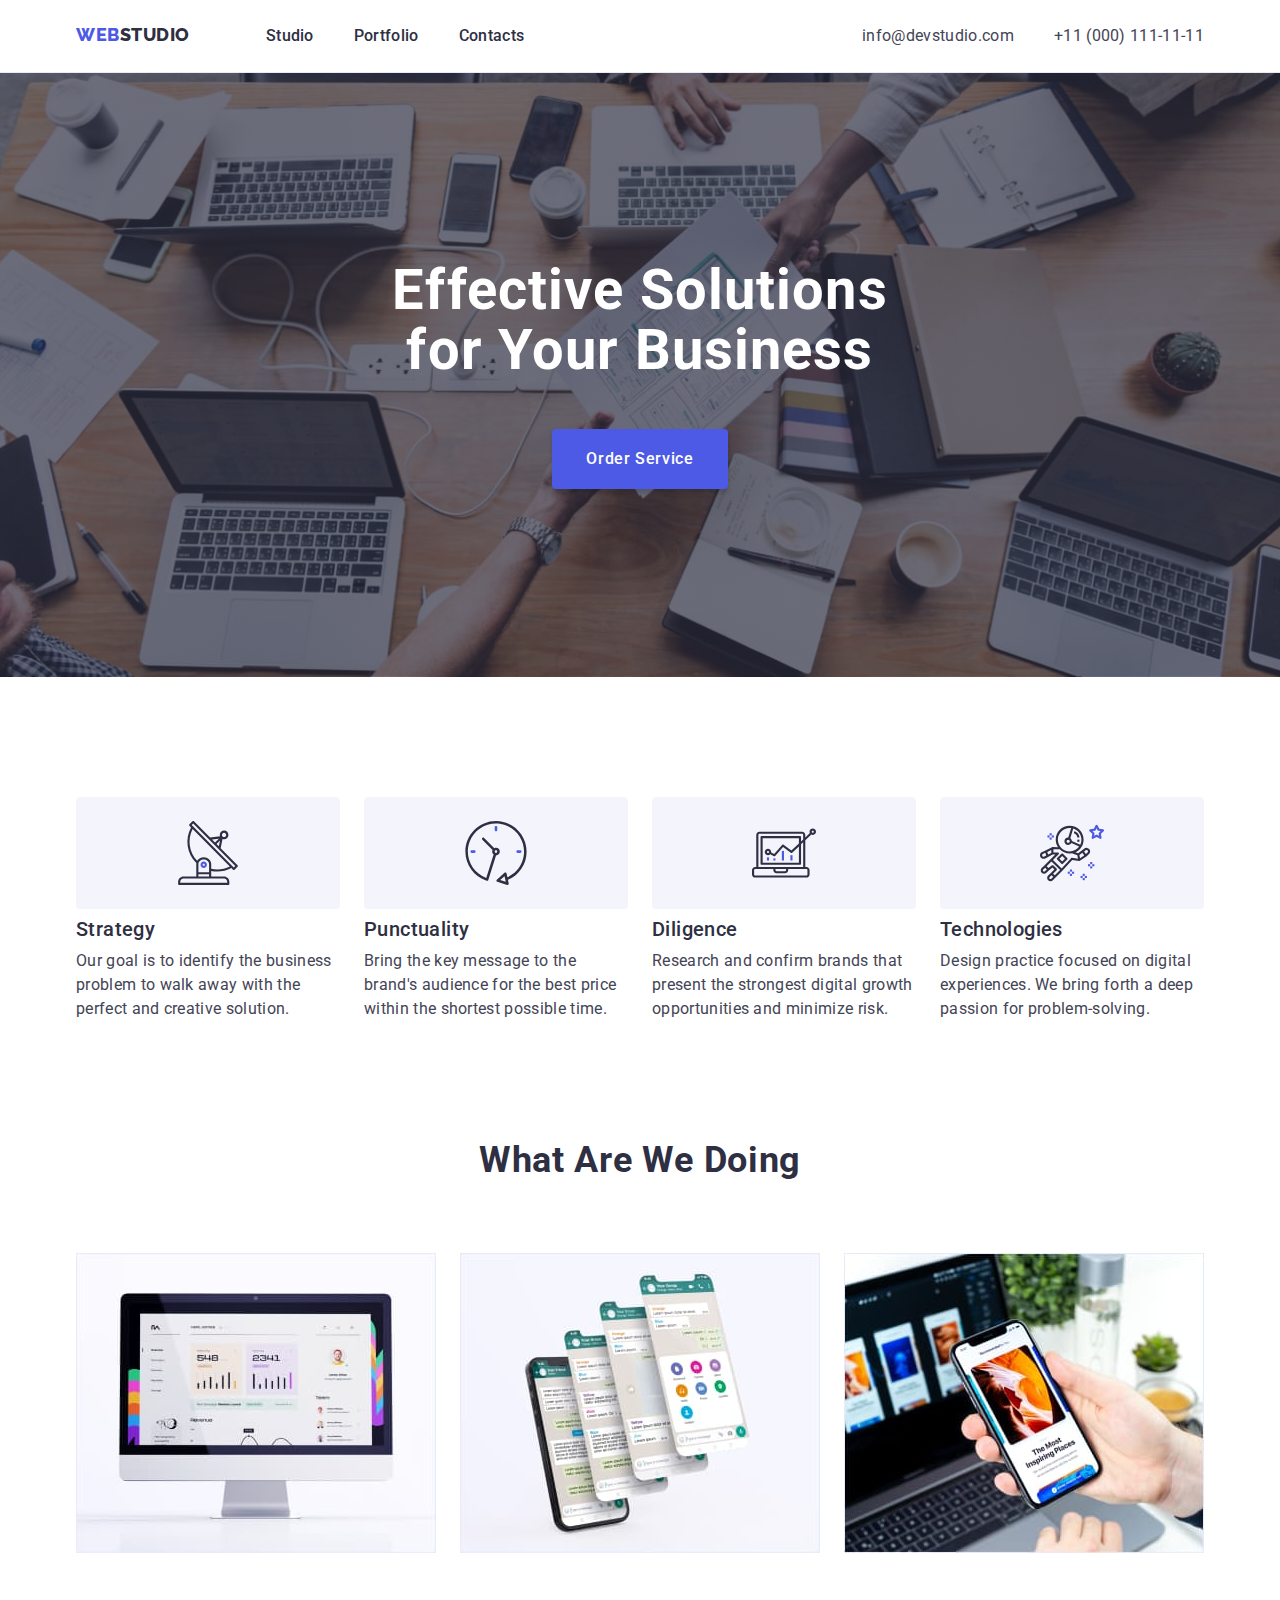
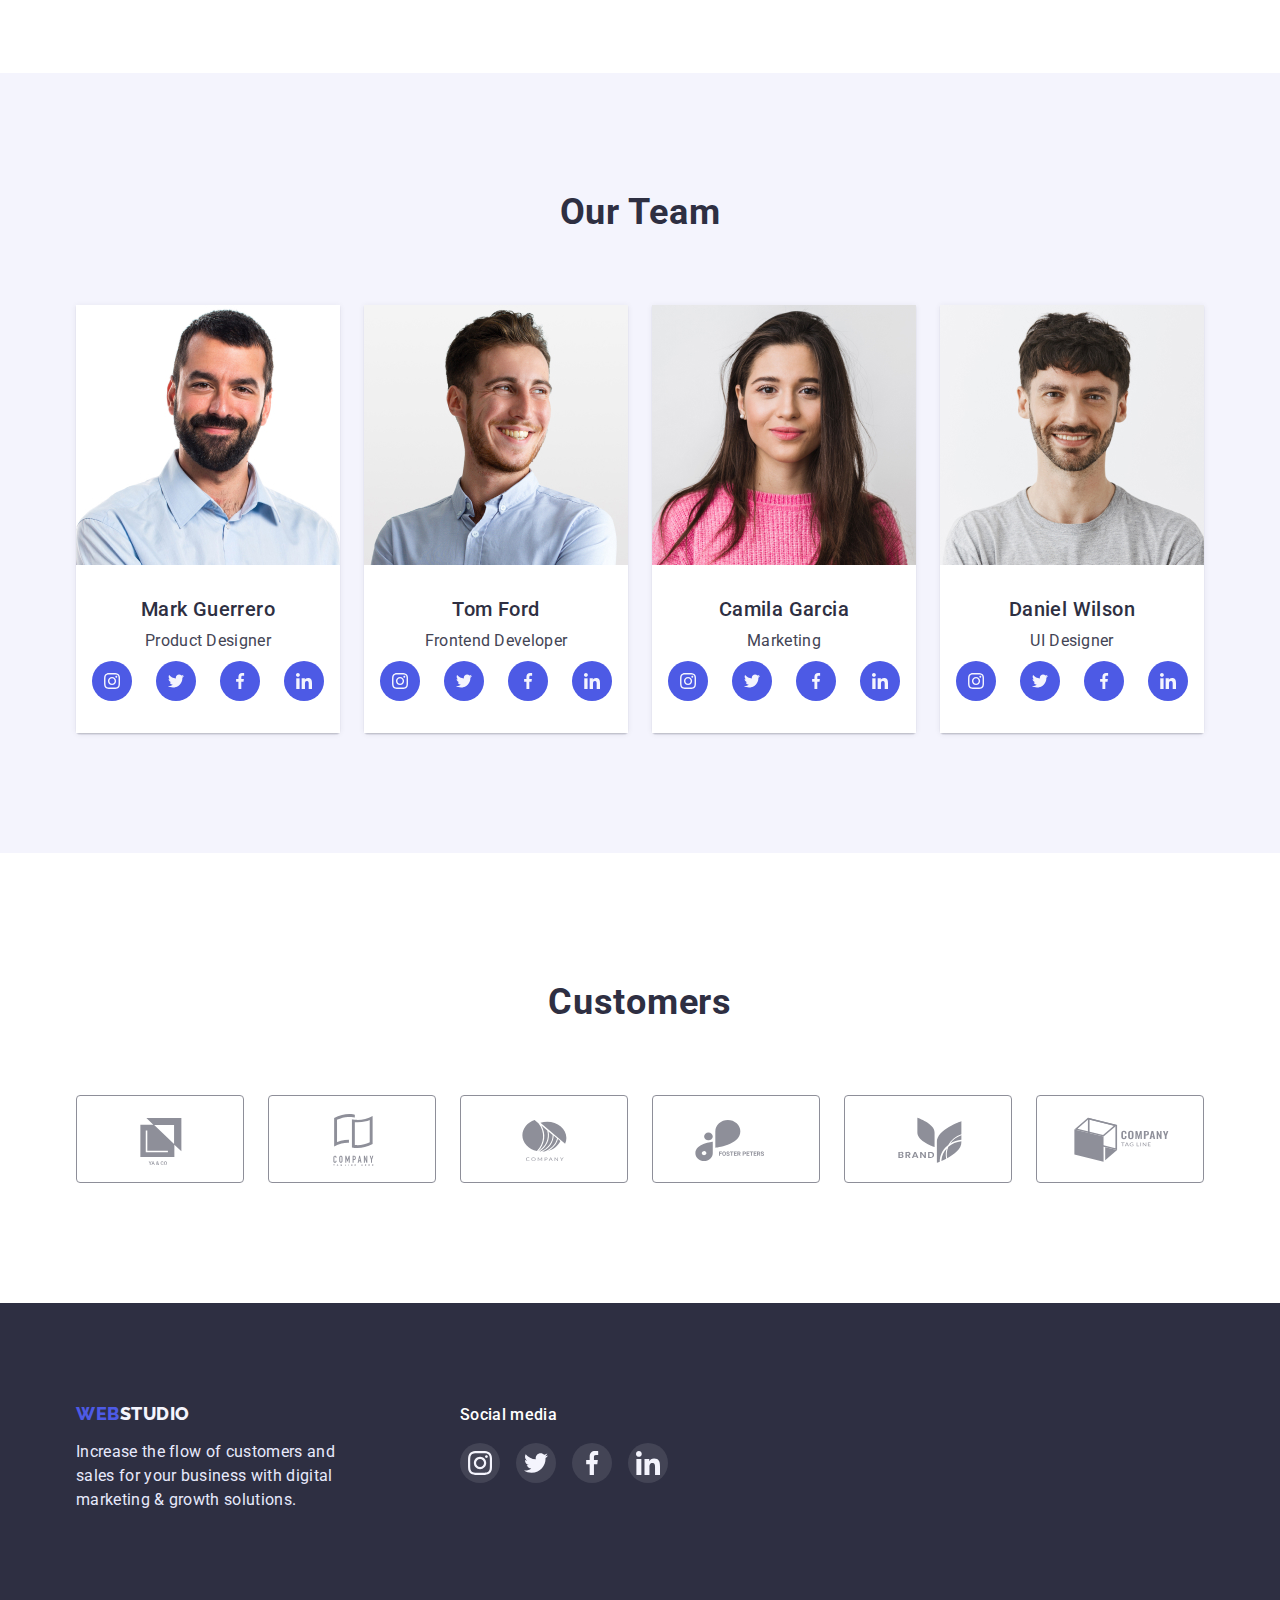
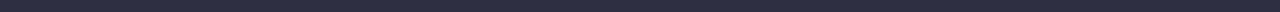
==== index.html @ 21e0e5e6 "Initial commit" ====
<!DOCTYPE html>
<html lang="en">
  <head>
    <meta charset="UTF-8" />
    <meta http-equiv="X-UA-Compatible" content="IE=edge" />
    <meta name="viewport" content="width=device-width, initial-scale=1.0" />
    <link rel="preconnect" href="https://fonts.googleapis.com" />
    <link rel="preconnect" href="https://fonts.gstatic.com" crossorigin />
    <link
      href="https://fonts.googleapis.com/css2?family=Raleway:wght@800&family=Roboto:wght@400;500;700&display=swap"
      rel="stylesheet"
    />
    <link
      rel="stylesheet"
      href="https://cdnjs.cloudflare.com/ajax/libs/modern-normalize/1.1.0/modern-normalize.min.css"
    />
    <link rel="stylesheet" href="./css/styles.css" />
    <title>WebStudio</title>
  </head>
  <body>
    <header class="header">
      <div class="header__container container">
        <!-- NAVIGATIONS -->
        <nav class="header__navigation">
          <a class="header__logo link" href="./index.html"
            >WEB<span class="header__span">Studio</span></a
          >
          <ul class="header__navigation-list list">
            <li class="header__navigation-item">
              <a class="header__navigation-link link" href="./index.html"
                >Studio</a
              >
            </li>
            <li class="header__navigation-item">
              <a class="header__navigation-link link" href="./portfolio.html"
                >Portfolio</a
              >
            </li>
            <li class="header__navigation-item">
              <a class="header__navigation-link link" href="">Contacts</a>
            </li>
          </ul>
        </nav>

        <address class="header__address">
          <ul class="header__address-list list">
            <li class="header__address-item">
              <a
                class="header__adress-link link"
                href="mailto:info@devstudio.com"
                >info@devstudio.com</a
              >
            </li>
            <li class="header__address-item">
              <a class="header__adress-link link" href="tel:+11(000)111-11-11"
                >+11 (000) 111-11-11</a
              >
            </li>
          </ul>
        </address>
      </div>
    </header>

    <!--------------------------- HERO SECTION--------------------------------->
    <main>
      <section class="section hero">
        <div class="container">
          <h1 class="hero-title">Effective Solutions for Your Business</h1>
          <button class="hero__button" type="button">Order Service</button>
        </div>
      </section>

      <!---------- PRIVILAGE SECTION ---------->
      <section class="section section__privilage">
        <div class="container">
          <h2 class="visually-hidden">our privilage</h2>
          <ul class="privilage__list list">
            <li class="privilage__item icon1">
              <h3 class="privilage__title">Strategy</h3>
              <p class="privilage__text">
                Our goal is to identify the business problem to walk away with
                the perfect and creative solution.
              </p>
            </li>
            <li class="privilage__item icon2">
              <h3 class="privilage__title">Punctuality</h3>
              <p class="privilage__text">
                Bring the key message to the brand's audience for the best price
                within the shortest possible time.
              </p>
            </li>
            <li class="privilage__item icon3">
              <h3 class="privilage__title">Diligence</h3>
              <p class="privilage__text">
                Research and confirm brands that present the strongest digital
                growth opportunities and minimize risk.
              </p>
            </li>
            <li class="privilage__item icon4">
              <h3 class="privilage__title">Technologies</h3>
              <p class="privilage__text">
                Design practice focused on digital experiences. We bring forth a
                deep passion for problem-solving.
              </p>
            </li>
          </ul>
        </div>
      </section>

      <!--------------SECTION WHAT WE ARE DOING ------------->
      <section class="section what">
        <div class="container">
          <h2 class="section__what-title">What are we doing</h2>
          <ul class="section__what-list list">
            <li class="section__what-item">
              <img
                class="section__what-photo"
                src="./images/about/img1.jpg"
                alt="monitor"
                width="360"
                height="300"
              />
            </li>
            <li class="section__what-item">
              <img
                class="section__what-photo"
                src="./images/about/img2.jpg"
                alt="smatrphone"
                width="360"
                height="300"
              />
            </li>
            <li class="section__what-item">
              <img
                class="section__what-photo"
                src="./images/about/img3.jpg"
                alt="phone and laptop"
                width="360"
                height="300"
              />
            </li>
          </ul>
        </div>
      </section>

      <!----------------- SECTION  TEAM  ------------------>
      <section class="section section__team">
        <div class="container">
          <h2 class="section__team-title">Our Team</h2>
          <ul class="section__team-list list">
            <li class="section__team-item">
              <img
                class="section__team-photo"
                src="./images/employees/foto1.jpg"
                alt="photo mark"
                width="264"
                height="260"
              />
              <div class="team__wrapper">
                <h3 class="section__team-sabtitle">Mark Guerrero</h3>
                <p class="section__team-text">Product Designer</p>
                <ul class="team__list-link">
                  <li class="section__team-item-link">
                    <a
                      class="link_team"
                      href="https://instagram.com"
                      aria-label="icon-instagram"
                    >
                      <svg width="16" height="16">
                        <use
                          href="./images/svg/socialweb/symbol-defs.svg#icon-instagram-2"
                        ></use>
                      </svg>
                    </a>
                  </li>
                  <li class="section-team-item-link">
                    <a
                      class="link_team"
                      href="https://twitter.com"
                      aria-label="icon-twitter"
                    >
                      <svg width="16" height="16">
                        <use
                          href="./images/svg/socialweb/symbol-defs.svg#icon-twitter-1"
                        ></use>
                      </svg>
                    </a>
                  </li>
                  <li class="section-team-item-link">
                    <a
                      class="link_team"
                      href="https://facebook.com"
                      aria-label="icon-facebook"
                    >
                      <svg width="16" height="16">
                        <use
                          href="./images/svg/socialweb/symbol-defs.svg#icon-facebook-1"
                        ></use>
                      </svg>
                    </a>
                  </li>
                  <li class="section-team-item-link">
                    <a
                      class="link_team"
                      href="https://linkedin.com"
                      aria-label="icon-linkedin"
                    >
                      <svg width="16" height="16">
                        <use
                          href="./images/svg/socialweb/symbol-defs.svg#icon-linkedin-1"
                        ></use>
                      </svg>
                    </a>
                  </li>
                </ul>
              </div>
            </li>

            <li class="section__team-item">
              <img
                class="section__team-photo"
                src="./images/employees/foto2.jpg"
                alt="photo tom"
                width="264"
                height="260"
              />
              <div class="team__wrapper">
                <h3 class="section__team-sabtitle">Tom Ford</h3>
                <p class="section__team-text">Frontend Developer</p>
                <ul class="team__list-link">
                  <li class="section__team-item-link">
                    <a
                      class="link_team"
                      href="https://instagram.com"
                      aria-label="icon-instagram"
                    >
                      <svg width="16" height="16">
                        <use
                          href="./images/svg/socialweb/symbol-defs.svg#icon-instagram-2"
                        ></use>
                      </svg>
                    </a>
                  </li>
                  <li class="section-team-item-link">
                    <a
                      class="link_team"
                      href="https://twitter.com"
                      aria-label="icon-twitter"
                    >
                      <svg width="16" height="16">
                        <use
                          href="./images/svg/socialweb/symbol-defs.svg#icon-twitter-1"
                        ></use>
                      </svg>
                    </a>
                  </li>
                  <li class="section-team-item-link">
                    <a
                      class="link_team"
                      href="https://facebook.com"
                      aria-label="icon-facebook"
                    >
                      <svg width="16" height="16">
                        <use
                          href="./images/svg/socialweb/symbol-defs.svg#icon-facebook-1"
                        ></use>
                      </svg>
                    </a>
                  </li>
                  <li class="section-team-item-link">
                    <a
                      class="link_team"
                      href="https://linkedin.com"
                      aria-label="icon-linkedin"
                    >
                      <svg width="16" height="16">
                        <use
                          href="./images/svg/socialweb/symbol-defs.svg#icon-linkedin-1"
                        ></use>
                      </svg>
                    </a>
                  </li>
                </ul>
              </div>
            </li>

            <li class="section__team-item">
              <img
                class="section__team-photo"
                src="./images/employees/foto3.jpg"
                alt="photo camila"
                width="264"
                height="260"
              />
              <div class="team__wrapper">
                <h3 class="section__team-sabtitle">Camila Garcia</h3>
                <p class="section__team-text">Marketing</p>
                <ul class="team__list-link">
                  <li class="section__team-item-link">
                    <a
                      class="link_team"
                      href="https://instagram.com"
                      aria-label="icon-instagram"
                    >
                      <svg width="16" height="16">
                        <use
                          href="./images/svg/socialweb/symbol-defs.svg#icon-instagram-2"
                        ></use>
                      </svg>
                    </a>
                  </li>
                  <li class="section-team-item-link">
                    <a
                      class="link_team"
                      href="https://twitter.com"
                      aria-label="icon-twitter"
                    >
                      <svg width="16" height="16">
                        <use
                          href="./images/svg/socialweb/symbol-defs.svg#icon-twitter-1"
                        ></use>
                      </svg>
                    </a>
                  </li>
                  <li class="section-team-item-link">
                    <a
                      class="link_team"
                      href="https://facebook.com"
                      aria-label="icon-facebook"
                    >
                      <svg width="16" height="16">
                        <use
                          href="./images/svg/socialweb/symbol-defs.svg#icon-facebook-1"
                        ></use>
                      </svg>
                    </a>
                  </li>
                  <li class="section-team-item-link">
                    <a
                      class="link_team"
                      href="https://linkedin.com"
                      aria-label="icon-linkedin"
                    >
                      <svg width="16" height="16">
                        <use
                          href="./images/svg/socialweb/symbol-defs.svg#icon-linkedin-1"
                        ></use>
                      </svg>
                    </a>
                  </li>
                </ul>
              </div>
            </li>

            <li class="section__team-item">
              <img
                class="section__team-photo"
                src="./images/employees/foto4.jpg"
                alt="photo daniel"
                width="264"
                height="260"
              />
              <div class="team__wrapper">
                <h3 class="section__team-sabtitle">Daniel Wilson</h3>
                <p class="section__team-text">UI Designer</p>
                <ul class="team__list-link">
                  <li class="section__team-item-link">
                    <a
                      class="link_team"
                      href="https://instagram.com"
                      aria-label="icon-instagram"
                    >
                      <svg width="16" height="16">
                        <use
                          href="./images/svg/socialweb/symbol-defs.svg#icon-instagram-2"
                        ></use>
                      </svg>
                    </a>
                  </li>
                  <li class="section-team-item-link">
                    <a
                      class="link_team"
                      href="https://twitter.com"
                      aria-label="icon-twitter"
                    >
                      <svg width="16" height="16">
                        <use
                          href="./images/svg/socialweb/symbol-defs.svg#icon-twitter-1"
                        ></use>
                      </svg>
                    </a>
                  </li>
                  <li class="section-team-item-link">
                    <a
                      class="link_team"
                      href="https://facebook.com"
                      aria-label="icon-facebook"
                    >
                      <svg width="16" height="16">
                        <use
                          href="./images/svg/socialweb/symbol-defs.svg#icon-facebook-1"
                        ></use>
                      </svg>
                    </a>
                  </li>
                  <li class="section-team-item-link">
                    <a
                      class="link_team"
                      href="https://linkedin.com"
                      aria-label="icon-linkedin"
                    >
                      <svg width="16" height="16">
                        <use
                          href="./images/svg/socialweb/symbol-defs.svg#icon-linkedin-1"
                        ></use>
                      </svg>
                    </a>
                  </li>
                </ul>
              </div>
            </li>
          </ul>
        </div>
      </section>

      <!------------------- SECTION CUSTOMERS ---------------------->
      <section class="customers">
        <div class="container">
          <h3 class="customers__title">Customers</h3>
          <ul class="customers__list">
            <li class="customers__item">
              <a class="customers__link" href=""
                ><svg class="customers-icon" width="104" height="56">
                  <use
                    href="./images/svg/socialweb/sprite.svg#icon-Logo1"
                  ></use></svg
              ></a>
            </li>
            <li class="customers__item">
              <a class="customers__link" href=""
                ><svg class="customers-icon" width="104" height="56">
                  <use
                    href="./images/svg/socialweb/sprite.svg#icon-Logo2"
                  ></use></svg
              ></a>
            </li>
            <li class="customers__item">
              <a class="customers__link" href=""
                ><svg class="customers-icon" width="104" height="56">
                  <use
                    href="./images/svg/socialweb/sprite.svg#icon-Logo3"
                  ></use></svg
              ></a>
            </li>
            <li class="customers__item">
              <a class="customers__link" href=""
                ><svg class="customers-icon" width="104" height="56">
                  <use
                    href="./images/svg/socialweb/sprite.svg#icon-Logo4"
                  ></use></svg
              ></a>
            </li>
            <li class="customers__item">
              <a class="customers__link" href=""
                ><svg class="customers-icon" width="104" height="56">
                  <use
                    href="./images/svg/socialweb/sprite.svg#icon-Logo5"
                  ></use></svg
              ></a>
            </li>
            <li class="customers__item">
              <a class="customers__link" href=""
                ><svg class="customers-icon" width="104" height="56">
                  <use
                    href="./images/svg/socialweb/sprite.svg#icon-Logo6"
                  ></use>
                </svg>
              </a>
            </li>
          </ul>
        </div>
      </section>
    </main>

    <!--------------- SECTION FOOTER -------------->
    <footer class="footer">
      <div class="footer-container">
        <div class="footer-flex">
          <div>
            <a class="lo__go-link" href="index.html"
              >WEB<span class="footer-logo">Studio</span></a
            >
            <p class="footer-text">
              Increase the flow of customers and sales for your business with
              digital marketing & growth solutions.
            </p>
          </div>
          <div class="footer-flex-block">
            <h3 class="social-media">Social media</h3>
            <ul class="social-links footer-links">
              <li class="social-item">
                <a
                  href="https://instagram.com"
                  aria-label="icon-instagram"
                  class="links"
                >
                  <svg class="link-icon" width="24" height="24">
                    <use
                      href="./images/svg/socialweb/symbol-defs.svg#icon-instagram-2"
                    ></use>
                  </svg>
                </a>
              </li>
              <li class="social-item">
                <a
                  href="https://twitter.com"
                  aria-label="icon-twitter"
                  class="links"
                >
                  <svg class="link-icon" width="24" height="24">
                    <use
                      href="./images/svg/socialweb/symbol-defs.svg#icon-twitter-1"
                    ></use>
                  </svg>
                </a>
              </li>
              <li class="social-item">
                <a
                  href="https://facebook.com"
                  aria-label="icon-facebook"
                  class="links"
                >
                  <svg class="link-icon" width="24" height="24">
                    <use
                      href="./images/svg/socialweb/symbol-defs.svg#icon-facebook-1"
                    ></use>
                  </svg>
                </a>
              </li>
              <li class="social-item">
                <a
                  href="https://linkedin.com"
                  aria-label="icon-linkedin"
                  class="links"
                >
                  <svg class="link-icon" width="24" height="24">
                    <use
                      href="./images/svg/socialweb/symbol-defs.svg#icon-linkedin-1"
                    ></use>
                  </svg>
                </a>
              </li>
            </ul>
          </div>
        </div>
      </div>
    </footer>
  </body>
</html>
---- css/styles.css ----
:root {
  --bg-color: #ffffff;
  --logo-color-top: #4d5ae5;
  --color-text: #2e2f42;
  --seconari-text-color: #434455;
  --portfolio-button-bg-hover-color: #404bbf;
  --head-buttun-fon-color: #e7e9fc;
  --bg-color-fon-team: #f4f4fd;
  --fotter-text: #e7e9fc;
  --border-company-color: #8e8f99;
  --footer-hover-icon-color: #31d0aa;
}

/* ***** */
html {
  box-sizing: border-box;
}

body {
  font-family: 'Roboto', sans-serif;
  color: var(--seconari-text-color);
}

*,
*::after,
*::before {
  box-sizing: inherit;
}

/* СТИЛІ ДЛЯ ОБНУЛЕННЯ ВЕРХНІХ ВІДСТУПІВ У ЕЛЕМЕНТІВ  */
h1,
h2,
h3,
h4,
h5,
h6,
p {
  margin: 0;
}

/* КЛАС ДЛЯ ОБНУЛЕННЯ БАЗОВИХ ВЛАСТИВОСТЕЙ У СПИСКІВ (ul) */
ul {
  list-style: none;
  padding-left: 0;
  margin: 0;
}

/* КЛАСС ДЛЯ ОБНУЛЕННЯ БАЗОВИХ ВЛАСТИВОСТЕЙ У ПОСИЛАНЬ */
a {
  text-decoration: none;
  color: inherit;
}

/* ВЛАСТИВОСТІ ДЛЯ КОРЕКТНОГО ВІДОБРАЖЕННЯ КАРТИНОК */
img {
  display: block;
  max-width: 100%;
  height: auto;
}

/* ВЛАСТИВОСТІ ДЛЯ ОБНУЛЕННЯ КУРСИВА У ADDRESS */
address {
  font-style: normal;
}

/* УТІТЛИ */
.visually-hidden {
  position: absolute;
  width: 1px;
  height: 1px;
  margin: -1px;
  border: 0;
  padding: 0;

  white-space: nowrap;
  clip-path: inset(100%);
  clip: rect(0 0 0 0);
  overflow: hidden;
}

.section {
  padding: 120px 0;
}

.container {
  width: 1158px;
  padding-right: 15px;
  padding-left: 15px;
  margin: 0 auto;
}

/* My css */

/* HEADER SECTION */
.header {
  padding-top: 24px;
  padding-bottom: 24px;
  border-bottom: 1px solid var(--head-buttun-fon-color);
  box-shadow: 0px 2px 1px rgba(46, 47, 66, 0.08),
    0px 1px 1px rgba(46, 47, 66, 0.16), 0px 1px 6px rgba(46, 47, 66, 0.08);
}

.header__container {
  display: flex;
}

.header__navigation {
  display: flex;
}

.header__logo {
  font-family: 'Raleway', sans-serif;
  font-weight: 800;
  font-size: 18px;
  color: var(--logo-color-top);
  line-height: 1.17;
  letter-spacing: 0.03em;
  text-transform: uppercase;
  margin-right: 76px;
}

.header__span {
  color: var(--color-text);
}

.header__navigation-list {
  display: flex;
  gap: 40px;
}

.header__navigation-link {
  font-weight: 500;
  font-size: 16px;
  line-height: 1.5;
  letter-spacing: 0.02em;
  color: var(--color-text);
}

.header__navigation-link:hover,
.header__navigation-link:focus {
  color: var(--portfolio-button-bg-hover-color);
  border: var(--portfolio-button-bg-hover-color);
  border-radius: 2px;
}

/* ADDRESS SECTION */

.header__address {
  margin-left: auto;
  line-height: 1.5;
  letter-spacing: 0.02em;
  font-style: normal;
}

.header__address-list {
  display: flex;
  gap: 40px;
}

.header__adress-link {
  color: var(--seconari-text-color);
  line-height: 1.5;
  letter-spacing: 0.02em;
}

.header__adress-link:hover,
.header__adress-link:focus {
  color: var(--portfolio-button-bg-hover-color);
}

/* HERO SECTION */
.hero {
  background-color: var(--color-text);
  padding: 188px 0;
  background-image: linear-gradient(
      rgba(46, 47, 66, 0.7),
      rgba(46, 47, 66, 0.7)
    ),
    url(../images/people-office1.jpg);

  background-repeat: no-repeat;
  background-position: center;
  background-size: cover;
  margin-left: auto;
  margin-right: auto;
  max-width: 1440px;
}

.hero-title {
  width: 496px;
  text-align: center;
  font-weight: 700;
  font-size: 56px;
  line-height: 1.07;
  letter-spacing: 0.02em;
  color: var(--bg-color);
  margin: 0 auto 48px auto;
}

.hero__button {
  font-family: 'Roboto', sans-serif;
  font-weight: 500;
  font-size: 16px;
  line-height: 1.5;
  letter-spacing: 0.04em;
  color: var(--bg-color);
  background-color: var(--logo-color-top);
  box-shadow: 0px 4px 4px rgba(0, 0, 0, 0.15);
  border-radius: 4px;
  border-color: transparent;
  padding: 16px 32px;
  cursor: pointer;
  display: block;
  margin: 0 auto;
}

.hero__button:hover,
.hero__button:focus {
  background-color: var(--portfolio-button-bg-hover-color);
}

/* PRIVILAGE SECTION */
.privilage__list {
  display: flex;
  gap: 24px;
}

.privilage__item {
  width: calc((100% - 3 * 24px) / 4);
}

.privilage__item::before {
  content: '';
  display: block;
  height: 112px;
  order: 0;

  background-color: var(--bg-color-fon-team);
  border-radius: 4px;
  background-repeat: no-repeat;
  background-position: center;
}
.icon1::before {
  background-image: url(../images/svg/icon1.svg);
}
.icon2::before {
  background-image: url(../images/svg/icon2.svg);
}
.icon3::before {
  background-image: url(../images/svg/icon3.svg);
}
.icon4::before {
  background-image: url(../images/svg/icon4.svg);
}

.privilage__title {
  text-align: left;
  margin-top: 8px;
  margin-bottom: 8px;
  font-weight: 500;
  font-size: 20px;
  line-height: 1.2;
  letter-spacing: 0.02em;
  color: var(--color-text);
}

.privilage__text {
  text-align: left;
  line-height: 1.5;
  letter-spacing: 0.02em;
  color: var(--seconari-text-color);
}

/*SECTION WHAT */

.what {
  padding-top: 0;
}
.section__what-title {
  text-align: center;
  font-weight: 700;
  font-size: 36px;
  line-height: 1.11;
  text-align: center;
  letter-spacing: 0.02em;
  color: var(--color-text);
  text-transform: capitalize;
  margin-bottom: 72px;
}
.section__what-list {
  display: flex;
  gap: 24px;
}
.section__what-item {
  display: block;
}

.section__what-photo {
  display: block;
}

/* SECTION TEAM */
.section__team {
  background-color: var(--bg-color-fon-team);
  padding-top: 120px;
  padding-bottom: 120px;
}

.section__team-title {
  font-weight: 700;
  font-size: 36px;
  line-height: 1.11;
  text-align: center;
  text-transform: capitalize;
  letter-spacing: 0.02em;
  color: var(--color-text);

  margin-bottom: 72px;
}
.section__team-list {
  display: flex;
  gap: 24px;
}

.section__team-item {
  background-color: #ffffff;
  box-shadow: 0px 1px 6px rgba(46, 47, 66, 0.08),
    0px 1px 1px rgba(46, 47, 66, 0.16), 0px 2px 1px rgba(46, 47, 66, 0.08);
  border-radius: 0px 0px 4px 4px;
}
.section__team-item-link {
  display: flex;
  gap: 24px;
}

.link_team {
  display: flex;
  align-items: center;
  justify-content: center;
  width: 40px;
  height: 40px;
  border-radius: 50%;
  background-size: 20px;
  background-repeat: no-repeat;
  background-position: center;
  background-color: var(--logo-color-top);
}
.link_team:hover,
.link_team:focus {
  background-color: var(--portfolio-button-bg-hover-color);
}

.section__team-photo {
  display: block;
}
.section__team-sabtitle {
  text-align: center;
  font-weight: 500;
  font-size: 20px;
  line-height: 1.2;
  letter-spacing: 0.02em;
  margin-bottom: 8px;
  color: var(--color-text);
}
.team__wrapper {
  padding: 32px 16px;

  background-color: var(--bg-color);
}

.team__list-link {
  display: flex;
  gap: 24px;
}

.section__team-text {
  margin-top: 8px;
  margin-bottom: 8px;
  text-align: center;

  line-height: 1.5;
  text-align: center;
  letter-spacing: 0.02em;
  color: var(--seconari-text-color);
}

/*------------------- SECTION CUSTOMERS ----------------------> */

.customers {
  background-color: var(--bg-color);
  padding-top: 130px;
  padding-bottom: 120px;
}
.customers__title {
  font-size: 36px;
  line-height: 1.11;
  letter-spacing: 0.02em;
  text-transform: capitalize;
  color: var(--color-text);
  text-align: center;
  margin-bottom: 72px;
}
.customers__list {
  display: flex;
}
.customers__item:not(:last-child) {
  margin-right: 24px;
}

.customers__link {
  display: flex;
  justify-content: center;
  align-items: center;
  width: 168px;
  height: 88px;
  background-repeat: no-repeat;
  background-position: center;
  color: var(--border-company-color);

  border: 1px solid var(--border-company-color);
  border-radius: 4px;
}

.customers-icon {
  fill: currentColor;
  display: flex;
  justify-content: center;
}

.customers__link:hover,
.customers__link:focus {
  border-color: var(--portfolio-button-bg-hover-color);
  color: var(--portfolio-button-bg-hover-color);
}

/* ---------------PORTFOLIO PAGE------------------ */
.portfolio__section {
  padding-top: 96px;
}
/* .section-title {
} */

.menu {
  padding-top: 96px;
  padding-bottom: 120px;
}
.section__button-list {
  display: flex;
  gap: 24px;
  margin-bottom: 72px;
  justify-content: center;
}

/* .section__button-item {
} */

.section__button {
  font-family: 'Roboto', sans-serif;
  font-style: normal;
  font-weight: 500;
  font-size: 16px;
  line-height: 1.5;
  letter-spacing: 0.04em;
  background-color: var(--bg-color-fon-team);
  color: var(--logo-color-top);
  border: 1px solid var(--fotter-text);
  border-radius: 4px;
  cursor: pointer;
  display: flex;
  padding: 12px 24px;
}

.section__button:hover,
.section__button:focus {
  color: var(--bg-color);
  background-color: var(--portfolio-button-bg-hover-color);
  border: 1px solid var(--portfolio-button-bg-hover-color);
  box-shadow: 0px 3px 1px rgba(0, 0, 0, 0.1), 0px 2px 1px rgba(0, 0, 0, 0.08),
    0px 2px 2px rgba(0, 0, 0, 0.12);
}
.portfolio__section-list {
  list-style: none;
  display: flex;
  flex-wrap: wrap;
  margin-top: 72px;
  gap: 48px 24px;
}

.portfolio__section-item {
  width: 360px;
}

.portfolio__section-link {
  display: block;
}
.portfolio__section-link:hover,
.portfolio__section-link:focus {
  box-shadow: 0px 1px 6px rgba(46, 47, 66, 0.08),
    0px 1px 1px rgba(46, 47, 66, 0.16), 0px 2px 1px rgba(46, 47, 66, 0.08);
}

.portfolio__section-photo {
  display: block;
}

.portfolio__section-title {
  font-weight: 500;
  font-size: 20px;
  line-height: 1.2;
  letter-spacing: 0.02em;
  color: var(--color-text);
}
.border {
  border-left: 1px solid var(--fotter-text);
  border-right: 1px solid var(--fotter-text);
  border-bottom: 1px solid var(--fotter-text);
  padding: 32px 16px;
}

.portfolio__section-text {
  margin-top: 8px;
  text-align: left;

  font-size: 16px;
  line-height: 1.5;
  letter-spacing: 0.02em;
  color: var(--seconari-text-color);
}

/* ---------------FOOTER SECTION-------------------- */

.footer {
  background-color: var(--color-text);
  padding-top: 100px;
  padding-bottom: 100px;
}
.footer-flex {
  display: flex;
}
.footer-container {
  background-color: var(--color-text);
  padding-left: 15px;
  padding-right: 15px;
  max-width: 1158px;
  margin: auto;
}
.lo__go-link {
  display: block;
  font-family: 'Raleway', sans-serif;
  font-weight: 800;
  font-size: 18px;
  line-height: 1.17;
  letter-spacing: 0.03em;
  color: var(--logo-color-top);
  text-transform: uppercase;
  margin-bottom: 16px;
}

.footer-logo {
  color: var(--bg-color-fon-team);
}
.footer-text {
  width: 264px;
  color: var(--color-e7e9fc);
  line-height: 1.5;
  letter-spacing: 0.02em;
  color: var(--fotter-text);
}
.footer-flex-block {
  margin-left: 120px;
}
.social-media {
  font-weight: 500;
  font-size: 16px;
  line-height: 1.5;
  letter-spacing: 0.02em;
  color: var(--bg-color);
}
.social-item:not(:last-child) {
  margin-right: 16px;
}
.social-links {
  margin-top: 16px;
  display: flex;
}
.social-links .links {
  display: flex;
  justify-content: center;
  align-items: center;
  width: 40px;
  height: 40px;
  border-radius: 50%;
  background-size: 20px;
  background-repeat: no-repeat;
  background-position: center;
  color: var(--logo-footer-color);
}
/* .footer-links {
        } */
.links {
  background-color: var(--seconari-text-color);
}
.links:hover,
.links:focus {
  background-color: var(--footer-hover-icon-color);
}
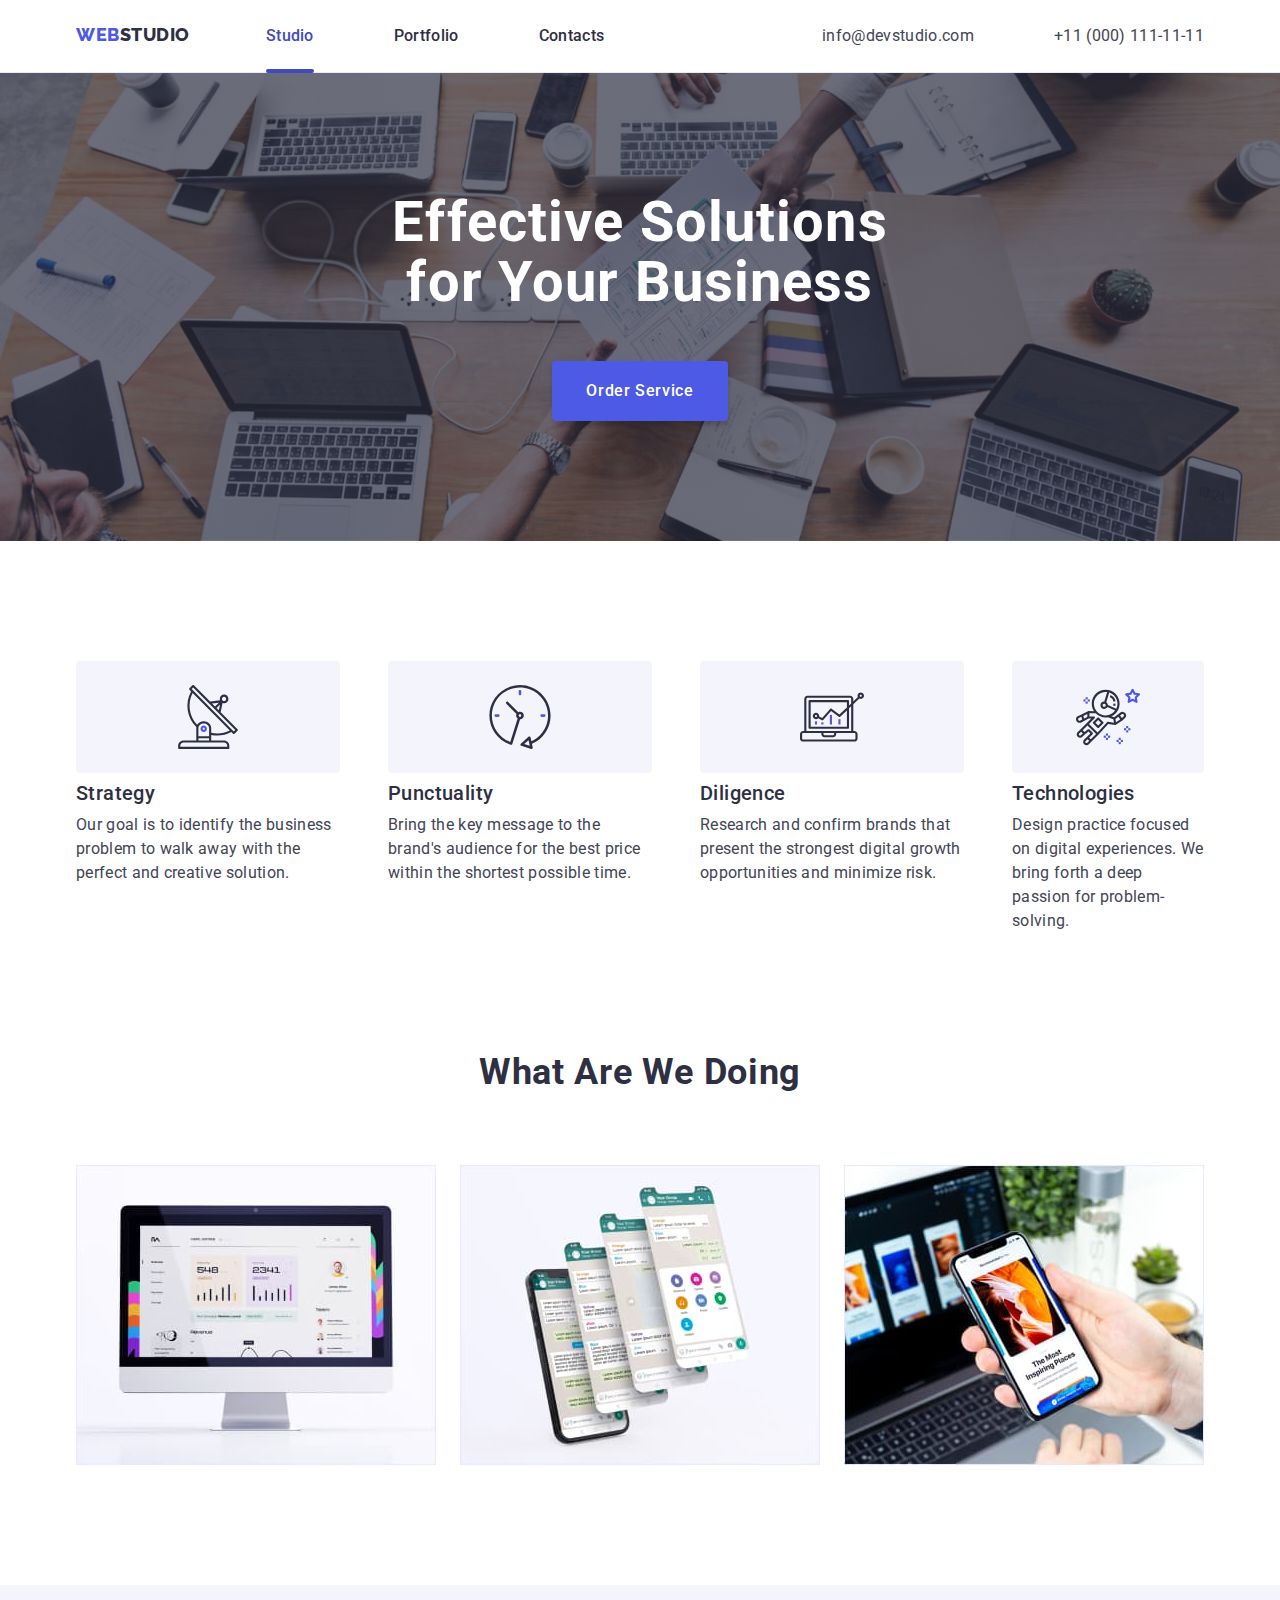
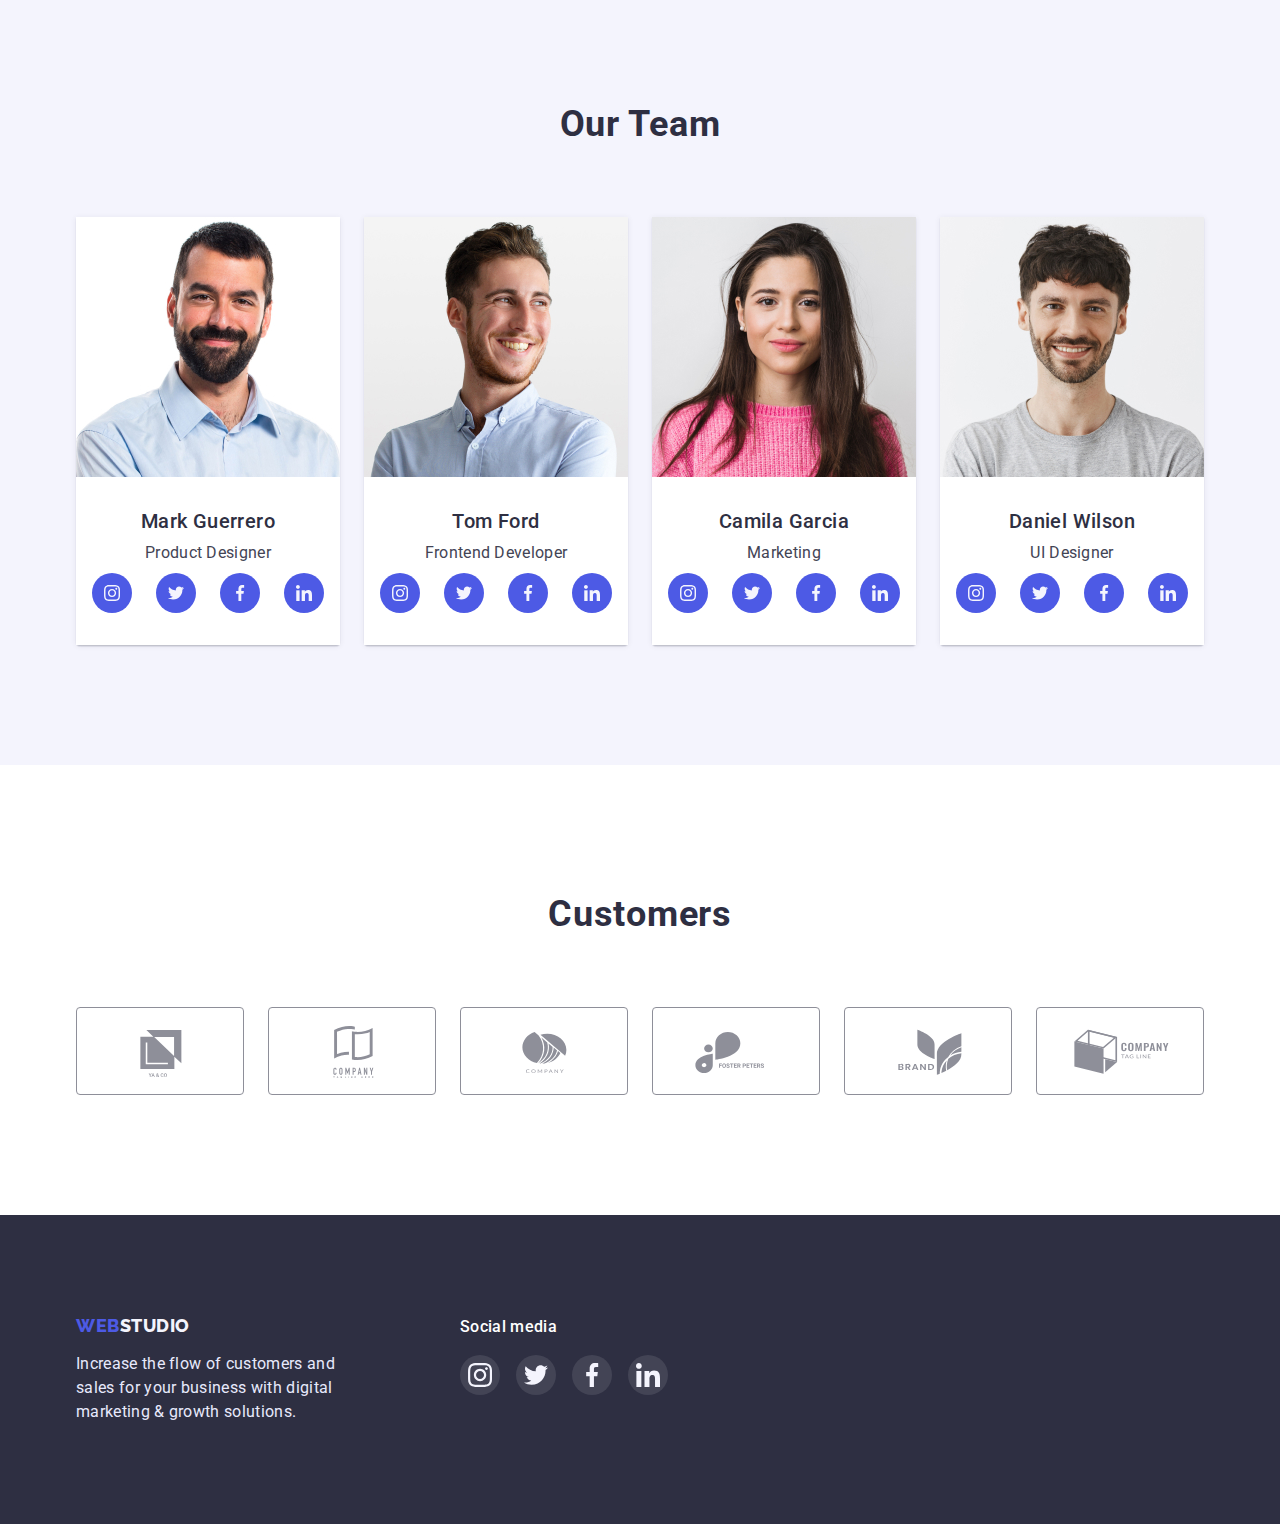
==== commit 368e7139: "abdate files studio/portfolio/css" ====
--- a/index.html
+++ b/index.html
@@ -27,7 +27,9 @@
           >
           <ul class="header__navigation-list list">
             <li class="header__navigation-item">
-              <a class="header__navigation-link link" href="./index.html"
+              <a
+                class="header__navigation-links menu-link link"
+                href="./index.html"
                 >Studio</a
               >
             </li>
@@ -46,13 +48,15 @@
           <ul class="header__address-list list">
             <li class="header__address-item">
               <a
-                class="header__adress-link link"
+                class="header__adress-link link address-link"
                 href="mailto:info@devstudio.com"
                 >info@devstudio.com</a
               >
             </li>
             <li class="header__address-item">
-              <a class="header__adress-link link" href="tel:+11(000)111-11-11"
+              <a
+                class="header__adress-link link address-link"
+                href="tel:+11(000)111-11-11"
                 >+11 (000) 111-11-11</a
               >
             </li>
@@ -66,14 +70,29 @@
       <section class="section hero">
         <div class="container">
           <h1 class="hero-title">Effective Solutions for Your Business</h1>
-          <button class="hero__button" type="button">Order Service</button>
+          <button data-modal-open class="hero__button" type="button">
+            Order Service
+          </button>
+        </div>
+
+        <!----------------- MODAL ---------------->
+        <div data-modal class="backdrop is-hidden">
+          <div class="modal">
+            <button class="button-modal" data-modal-close>
+              <svg class="svg-modal" width="8" height="8">
+                <use
+                  href="./images/svg/closeicons/close-black.svg#icon-close-black"
+                ></use>
+              </svg>
+            </button>
+          </div>
         </div>
       </section>
 
       <!---------- PRIVILAGE SECTION ---------->
       <section class="section section__privilage">
         <div class="container">
-          <h2 class="visually-hidden">our privilage</h2>
+          <h2 hidden class="visually-hidden">our privilage</h2>
           <ul class="privilage__list list">
             <li class="privilage__item icon1">
               <h3 class="privilage__title">Strategy</h3>
@@ -555,5 +574,6 @@
         </div>
       </div>
     </footer>
+    <script src="./js/modal.js"></script>
   </body>
 </html>
--- a/css/styles.css
+++ b/css/styles.css
@@ -9,6 +9,7 @@
   --fotter-text: #e7e9fc;
   --border-company-color: #8e8f99;
   --footer-hover-icon-color: #31d0aa;
+  --modal-bg-color: #fcfcfc;
 }
 
 /* ***** */
@@ -91,7 +92,8 @@
 
 /* My css */
 
-/* HEADER SECTION */
+/*#region --HEADER SECTION-- */
+
 .header {
   padding-top: 24px;
   padding-bottom: 24px;
@@ -134,6 +136,8 @@
   line-height: 1.5;
   letter-spacing: 0.02em;
   color: var(--color-text);
+  transition: 250ms cubic-bezier(0.4, 0, 0.2, 1);
+  transition-property: color;
 }
 
 .header__navigation-link:hover,
@@ -157,18 +161,105 @@
   gap: 40px;
 }
 
+.header__navigation-item:not(:last-child) {
+  margin-right: 40px;
+}
+.header__navigation-item {
+  position: relative;
+}
 .header__adress-link {
   color: var(--seconari-text-color);
   line-height: 1.5;
   letter-spacing: 0.02em;
 }
-
+.header__navigation-linkp {
+  font-weight: 500;
+  font-size: 16px;
+  line-height: 1.5;
+  letter-spacing: 0.02em;
+  color: var(--color-text);
+}
+.header__navigation-links {
+  font-weight: 500;
+  font-size: 16px;
+  line-height: 1.5;
+  letter-spacing: 0.02em;
+  color: var(--color-text);
+}
+.header__navigation-linkp::after {
+  content: '';
+  position: absolute;
+  bottom: -24px;
+  transition: 250ms cubic-bezier(0.4, 0, 0.2, 1);
+  transition-property: background;
+  display: block;
+  width: 0;
+  width: 100%;
+  height: 4px;
+  background-color: var(--portfolio-button-bg-hover-color);
+  border-radius: 2px;
+}
+.header__navigation-linkp {
+  color: var(--portfolio-button-bg-hover-color);
+}
+.header__navigation-links {
+  color: var(--portfolio-button-bg-hover-color);
+}
+.header__navigation-links::after {
+  content: '';
+  position: absolute;
+  bottom: -25px;
+  transition: 250ms cubic-bezier(0.4, 0, 0.2, 1);
+  transition-property: background;
+  display: block;
+  width: 0;
+  width: 100%;
+  height: 4px;
+  background-color: var(--portfolio-button-bg-hover-color);
+  border-radius: 2px;
+}
+.header__navigation-link::after {
+  transition: 250ms cubic-bezier(0.4, 0, 0.2, 1);
+  transition-property: background;
+}
+.header__navigation-linkp:hover,
+.header__navigation-linkp:focus {
+  color: var(--portfolio-button-bg-hover-color);
+  border: var(--portfolio-button-bg-hover-color);
+  border-radius: 2px;
+}
+.header__navigation-link:hover,
+.header__navigation-link:focus {
+  color: var(--portfolio-button-bg-hover-color);
+  border: var(--portfolio-button-bg-hover-color);
+  border-radius: 2px;
+}
+.header__address {
+  margin-left: auto;
+  display: flex;
+}
+.header__address-item:not(:last-child) {
+  margin-right: 40px;
+}
+.address-link {
+  font-size: 16px;
+  line-height: 1.5;
+  letter-spacing: 0.02em;
+  color: var(--seconari-text-color);
+  font-style: normal;
+}
+.header__adress-link {
+  transition: color 250ms cubic-bezier(0.4, 0, 0.2, 1);
+
+  color: var(--seconari-text-color);
+}
 .header__adress-link:hover,
 .header__adress-link:focus {
   color: var(--portfolio-button-bg-hover-color);
 }
-
-/* HERO SECTION */
+/*#endregion --HEADER SECTION-- */
+
+/*#region --HERO SECTION-- */
 .hero {
   background-color: var(--color-text);
   padding: 188px 0;
@@ -198,6 +289,9 @@
 }
 
 .hero__button {
+  padding: 16px 32px;
+  max-width: 176px;
+  transition: background-color 250ms cubic-bezier(0.4, 0, 0.2, 1);
   font-family: 'Roboto', sans-serif;
   font-weight: 500;
   font-size: 16px;
@@ -208,18 +302,92 @@
   box-shadow: 0px 4px 4px rgba(0, 0, 0, 0.15);
   border-radius: 4px;
   border-color: transparent;
-  padding: 16px 32px;
+  margin: auto;
   cursor: pointer;
   display: block;
-  margin: 0 auto;
 }
 
 .hero__button:hover,
 .hero__button:focus {
   background-color: var(--portfolio-button-bg-hover-color);
 }
-
-/* PRIVILAGE SECTION */
+/*#endregion --HERO SECTION-- */
+
+/*#region --MODAL WINDOW-- */
+.backdrop {
+  position: fixed;
+  top: 0;
+  left: 0;
+  width: 100%;
+  height: 100%;
+  opacity: 1;
+  background-color: rgba(46, 47, 66, 0.4);
+  transition: opacity 250ms cubic-bezier(0.4, 0, 0.2, 1),
+    visibility 250ms cubic-bezier(0.4, 0, 0.2, 1);
+}
+.backdrop.is-hidden {
+  opacity: 0;
+  pointer-events: none;
+  visibility: hidden;
+}
+.modal {
+  position: absolute;
+  top: 50%;
+  left: 50%;
+  transform: translate(-50%, -50%);
+  min-width: 408px;
+  height: 576px;
+
+  background-color: var(--modal-bg-color);
+  box-shadow: 0px 1px 1px rgba(0, 0, 0, 0.14), 0px 1px 3px rgba(0, 0, 0, 0.12),
+    0px 2px 1px rgba(0, 0, 0, 0.2);
+  border-radius: 4px;
+  transition: opacity 250ms cubic-bezier(0.4, 0, 0.2, 1),
+    visibility 250ms cubic-bezier(0.4, 0, 0.2, 1);
+}
+
+.button-modal {
+  position: absolute;
+  top: 24px;
+  right: 24px;
+  display: flex;
+  justify-content: center;
+  align-items: center;
+
+  width: 24px;
+  height: 24px;
+
+  background-color: var(--head-buttun-fon-color);
+  border: 1px solid rgba(0, 0, 0, 0.1);
+  border-radius: 50%;
+
+  transition: background-color 250ms cubic-bezier(0.4, 0, 0.2, 1),
+    color 250ms cubic-bezier(0.4, 0, 0.2, 1);
+}
+.button-modal:hover {
+  fill: var(--bg-color);
+  background-color: var(--portfolio-button-bg-hover-color);
+}
+.visually-hidden {
+  position: absolute;
+  width: 1px;
+  height: 1px;
+  margin: -1px;
+  border: 0;
+  padding: 0;
+
+  white-space: nowrap;
+  clip-path: inset(100%);
+  clip: rect(0 0 0 0);
+  overflow: hidden;
+}
+.section {
+  padding-top: 120px;
+  padding-bottom: 120px;
+}
+/*#endregion --MODAL WINDOW-- */
+
+/*#region --PRIVILAGE SECTION-- */
 .privilage__list {
   display: flex;
   gap: 24px;
@@ -227,6 +395,10 @@
 
 .privilage__item {
   width: calc((100% - 3 * 24px) / 4);
+}
+.privilage__item:not(:last-child) {
+  margin-right: 24px;
+  min-width: 264px;
 }
 
 .privilage__item::before {
@@ -270,8 +442,9 @@
   letter-spacing: 0.02em;
   color: var(--seconari-text-color);
 }
-
-/*SECTION WHAT */
+/*#endregion --PRIVILAGE SECTION-- */
+
+/*#region --SECTION WHAT-- */
 
 .what {
   padding-top: 0;
@@ -298,8 +471,9 @@
 .section__what-photo {
   display: block;
 }
-
-/* SECTION TEAM */
+/*#endregion --SECTION WHAT-- */
+
+/*#region --SECTION TEAM-- */
 .section__team {
   background-color: var(--bg-color-fon-team);
   padding-top: 120px;
@@ -383,8 +557,9 @@
   letter-spacing: 0.02em;
   color: var(--seconari-text-color);
 }
-
-/*------------------- SECTION CUSTOMERS ----------------------> */
+/*#endregion --SECTION TEAM--*/
+
+/*#region --SECTION CUSTOMERS-- */
 
 .customers {
   background-color: var(--bg-color);
@@ -432,8 +607,9 @@
   border-color: var(--portfolio-button-bg-hover-color);
   color: var(--portfolio-button-bg-hover-color);
 }
-
-/* ---------------PORTFOLIO PAGE------------------ */
+/*#endregion-- SECTION CUSTOMERS --*/
+
+/*#region --PORTFOLIO PAGE-- */
 .portfolio__section {
   padding-top: 96px;
 }
@@ -468,6 +644,10 @@
   cursor: pointer;
   display: flex;
   padding: 12px 24px;
+  transition: border-color 250ms cubic-bezier(0.4, 0, 0.2, 1),
+    box-shadow 250ms cubic-bezier(0.4, 0, 0.2, 1),
+    background-color 250ms cubic-bezier(0.4, 0, 0.2, 1),
+    color 250ms cubic-bezier(0.4, 0, 0.2, 1);
 }
 
 .section__button:hover,
@@ -478,6 +658,15 @@
   box-shadow: 0px 3px 1px rgba(0, 0, 0, 0.1), 0px 2px 1px rgba(0, 0, 0, 0.08),
     0px 2px 2px rgba(0, 0, 0, 0.12);
 }
+.section__button-list {
+  flex-wrap: wrap;
+  margin-left: auto;
+  justify-content: center;
+}
+.section__button-item:not(:last-child) {
+  margin-right: 24px;
+}
+
 .portfolio__section-list {
   list-style: none;
   display: flex;
@@ -526,8 +715,41 @@
   letter-spacing: 0.02em;
   color: var(--seconari-text-color);
 }
-
-/* ---------------FOOTER SECTION-------------------- */
+/*#region --OVERLAY-- */
+.blok {
+  position: relative;
+  overflow: hidden;
+}
+.product-owerlay {
+  position: absolute;
+  top: 0;
+  left: 0;
+  width: 100%;
+  height: 100%;
+
+  transform: translateY(100%);
+  transition: transform 250ms cubic-bezier(0.4, 0, 0.2, 1);
+  background-color: var(--logo-color-top);
+}
+.portfolio__section-link:hover .product-owerlay {
+  transform: translateY(0%);
+}
+.owerlay-text {
+  position: absolute;
+  top: 40px;
+  right: 32px;
+  left: 32px;
+
+  font-size: 16px;
+  line-height: 1.5;
+  letter-spacing: 0.02em;
+  color: var(--bg-color-fon-team);
+}
+
+/*#endregion --OWERLAY-- */
+/*#endregion --PORTFOLIO PAGE-- */
+
+/*#region --FOOTER SECTION-- */
 
 .footer {
   background-color: var(--color-text);
@@ -604,3 +826,4 @@
 .links:focus {
   background-color: var(--footer-hover-icon-color);
 }
+/*#endregion --FOOTER SECTION-- */
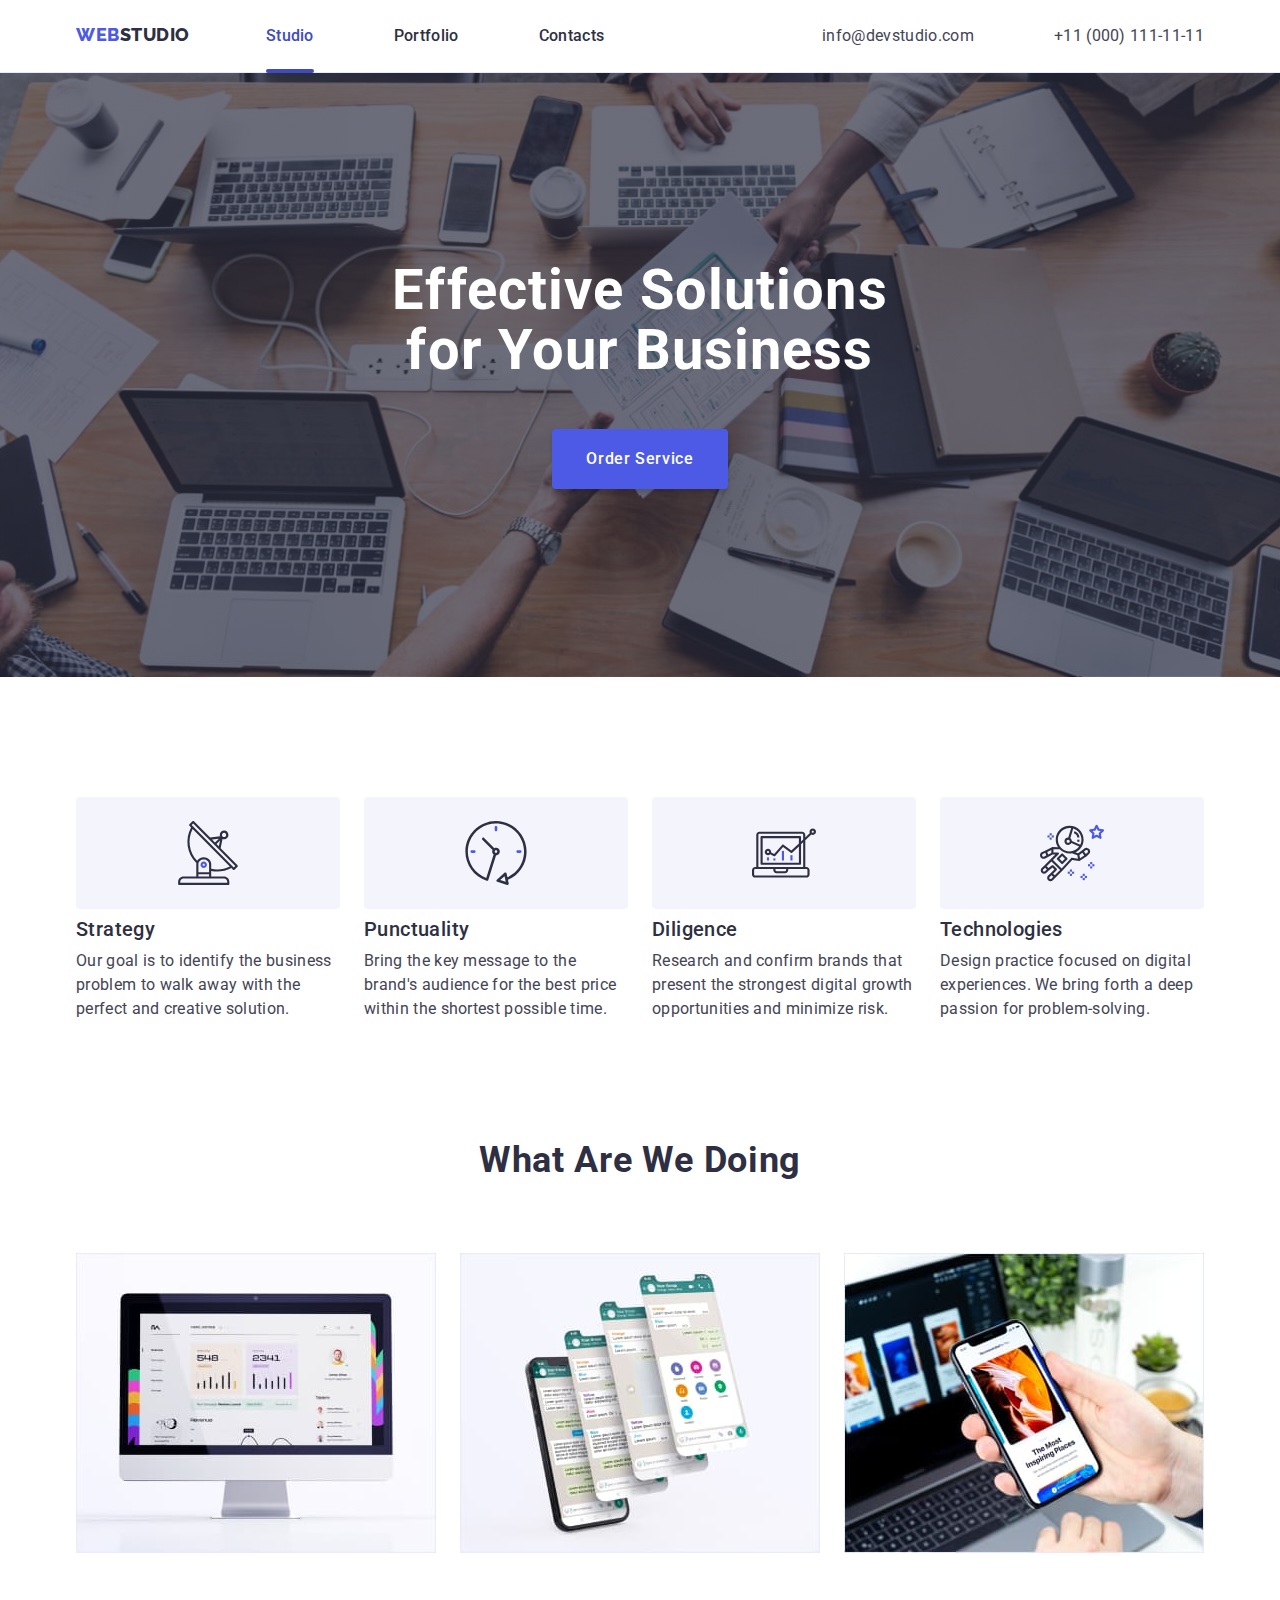
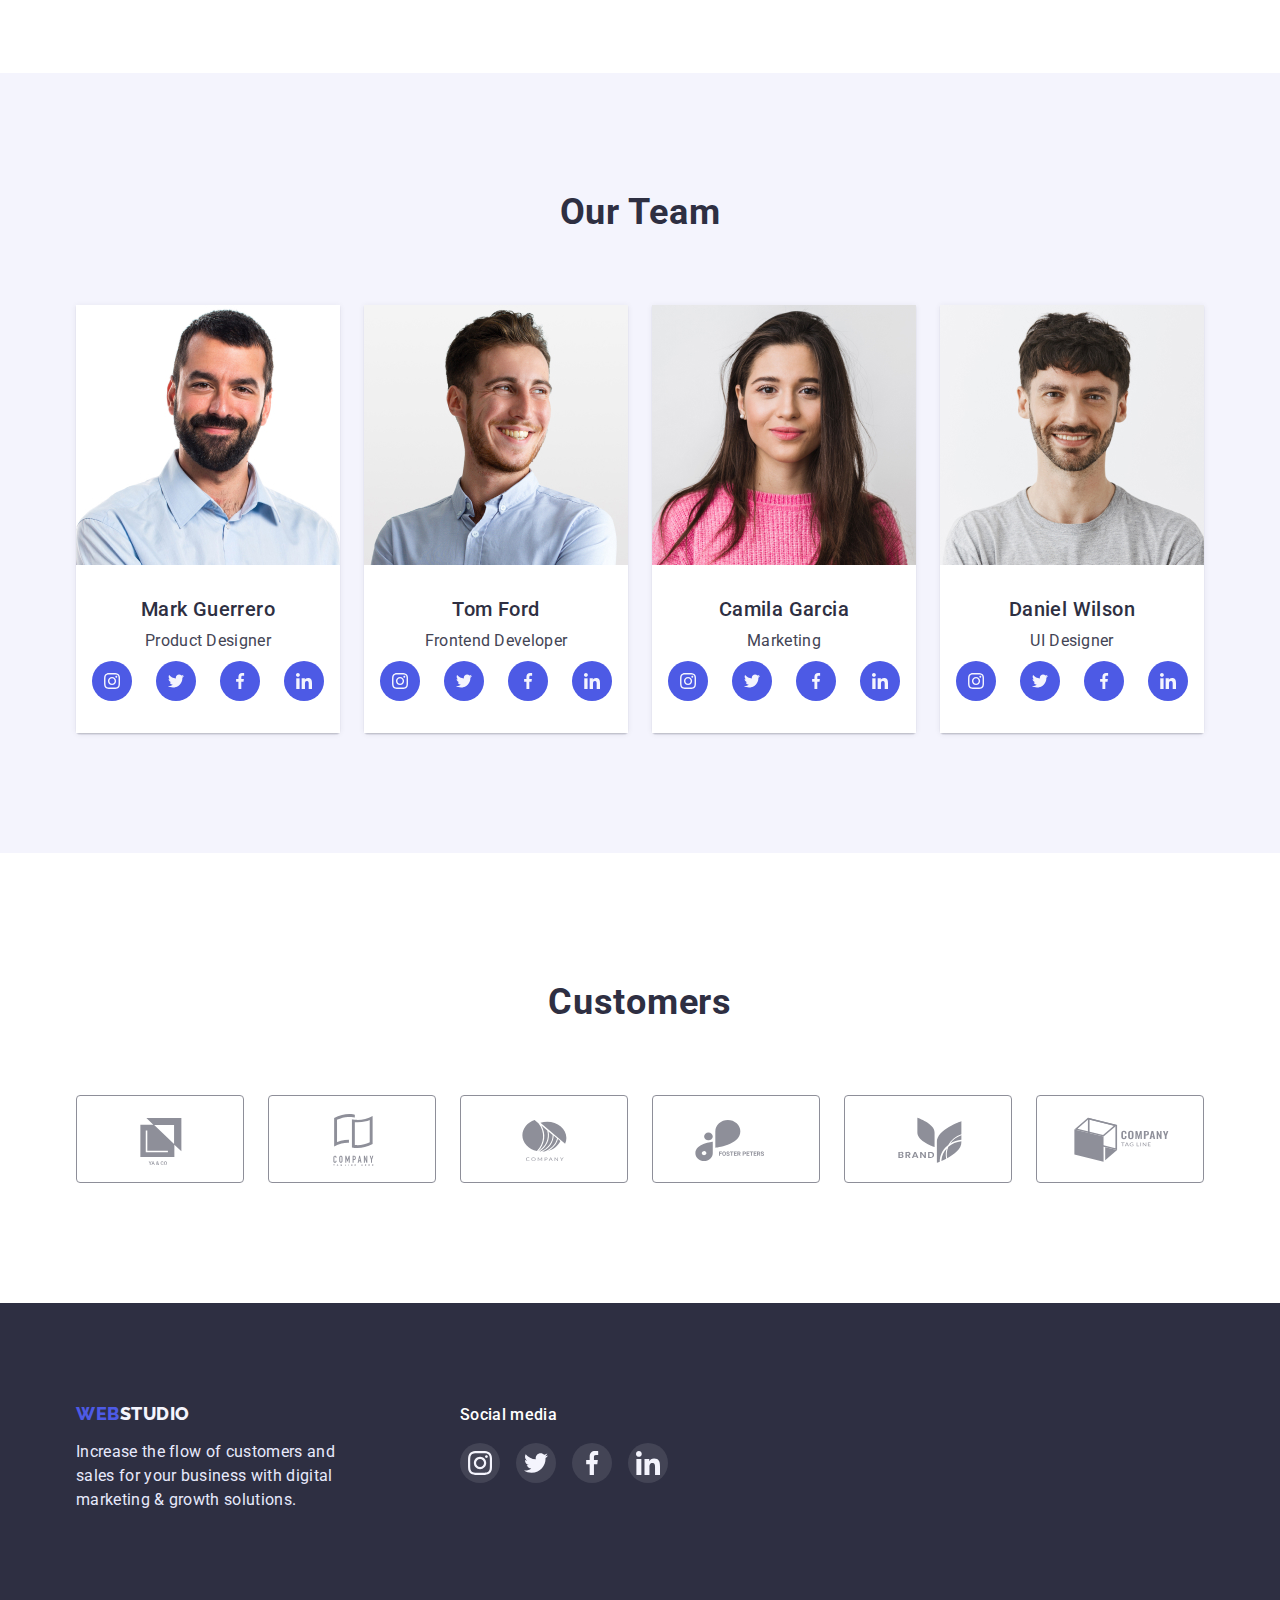
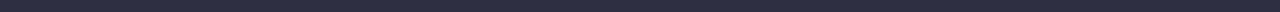
==== commit 8f099f58: "update file" ====
--- a/index.html
+++ b/index.html
@@ -67,7 +67,7 @@
 
     <!--------------------------- HERO SECTION--------------------------------->
     <main>
-      <section class="section hero">
+      <section class="hero">
         <div class="container">
           <h1 class="hero-title">Effective Solutions for Your Business</h1>
           <button data-modal-open class="hero__button" type="button">
@@ -445,7 +445,7 @@
       <!------------------- SECTION CUSTOMERS ---------------------->
       <section class="customers">
         <div class="container">
-          <h3 class="customers__title">Customers</h3>
+          <h2 class="customers__title">Customers</h2>
           <ul class="customers__list">
             <li class="customers__item">
               <a class="customers__link" href=""
--- a/css/styles.css
+++ b/css/styles.css
@@ -136,8 +136,7 @@
   line-height: 1.5;
   letter-spacing: 0.02em;
   color: var(--color-text);
-  transition: 250ms cubic-bezier(0.4, 0, 0.2, 1);
-  transition-property: color;
+  transition: color 250ms cubic-bezier(0.4, 0, 0.2, 1);
 }
 
 .header__navigation-link:hover,
@@ -362,7 +361,8 @@
   border-radius: 50%;
 
   transition: background-color 250ms cubic-bezier(0.4, 0, 0.2, 1),
-    color 250ms cubic-bezier(0.4, 0, 0.2, 1);
+    fill 250ms cubic-bezier(0.4, 0, 0.2, 1);
+  cursor: pointer;
 }
 .button-modal:hover {
   fill: var(--bg-color);
@@ -396,10 +396,6 @@
 .privilage__item {
   width: calc((100% - 3 * 24px) / 4);
 }
-.privilage__item:not(:last-child) {
-  margin-right: 24px;
-  min-width: 264px;
-}
 
 .privilage__item::before {
   content: '';
@@ -514,9 +510,8 @@
   width: 40px;
   height: 40px;
   border-radius: 50%;
-  background-size: 20px;
-  background-repeat: no-repeat;
-  background-position: center;
+  transition: background-color 250ms cubic-bezier(0.4, 0, 0.2, 1);
+
   background-color: var(--logo-color-top);
 }
 .link_team:hover,
@@ -594,6 +589,8 @@
 
   border: 1px solid var(--border-company-color);
   border-radius: 4px;
+  transition: border-color 250ms cubic-bezier(0.4, 0, 0.2, 1),
+    color 250ms cubic-bezier(0.4, 0, 0.2, 1);
 }
 
 .customers-icon {
@@ -681,6 +678,7 @@
 
 .portfolio__section-link {
   display: block;
+  transition: 250ms cubic-bezier(0.4, 0, 0.2, 1);
 }
 .portfolio__section-link:hover,
 .portfolio__section-link:focus {
@@ -715,6 +713,7 @@
   letter-spacing: 0.02em;
   color: var(--seconari-text-color);
 }
+
 /*#region --OVERLAY-- */
 .blok {
   position: relative;
@@ -745,8 +744,8 @@
   letter-spacing: 0.02em;
   color: var(--bg-color-fon-team);
 }
-
 /*#endregion --OWERLAY-- */
+
 /*#endregion --PORTFOLIO PAGE-- */
 
 /*#region --FOOTER SECTION-- */
@@ -816,6 +815,7 @@
   background-repeat: no-repeat;
   background-position: center;
   color: var(--logo-footer-color);
+  transition: background-color 250ms cubic-bezier(0.4, 0, 0.2, 1);
 }
 /* .footer-links {
         } */
